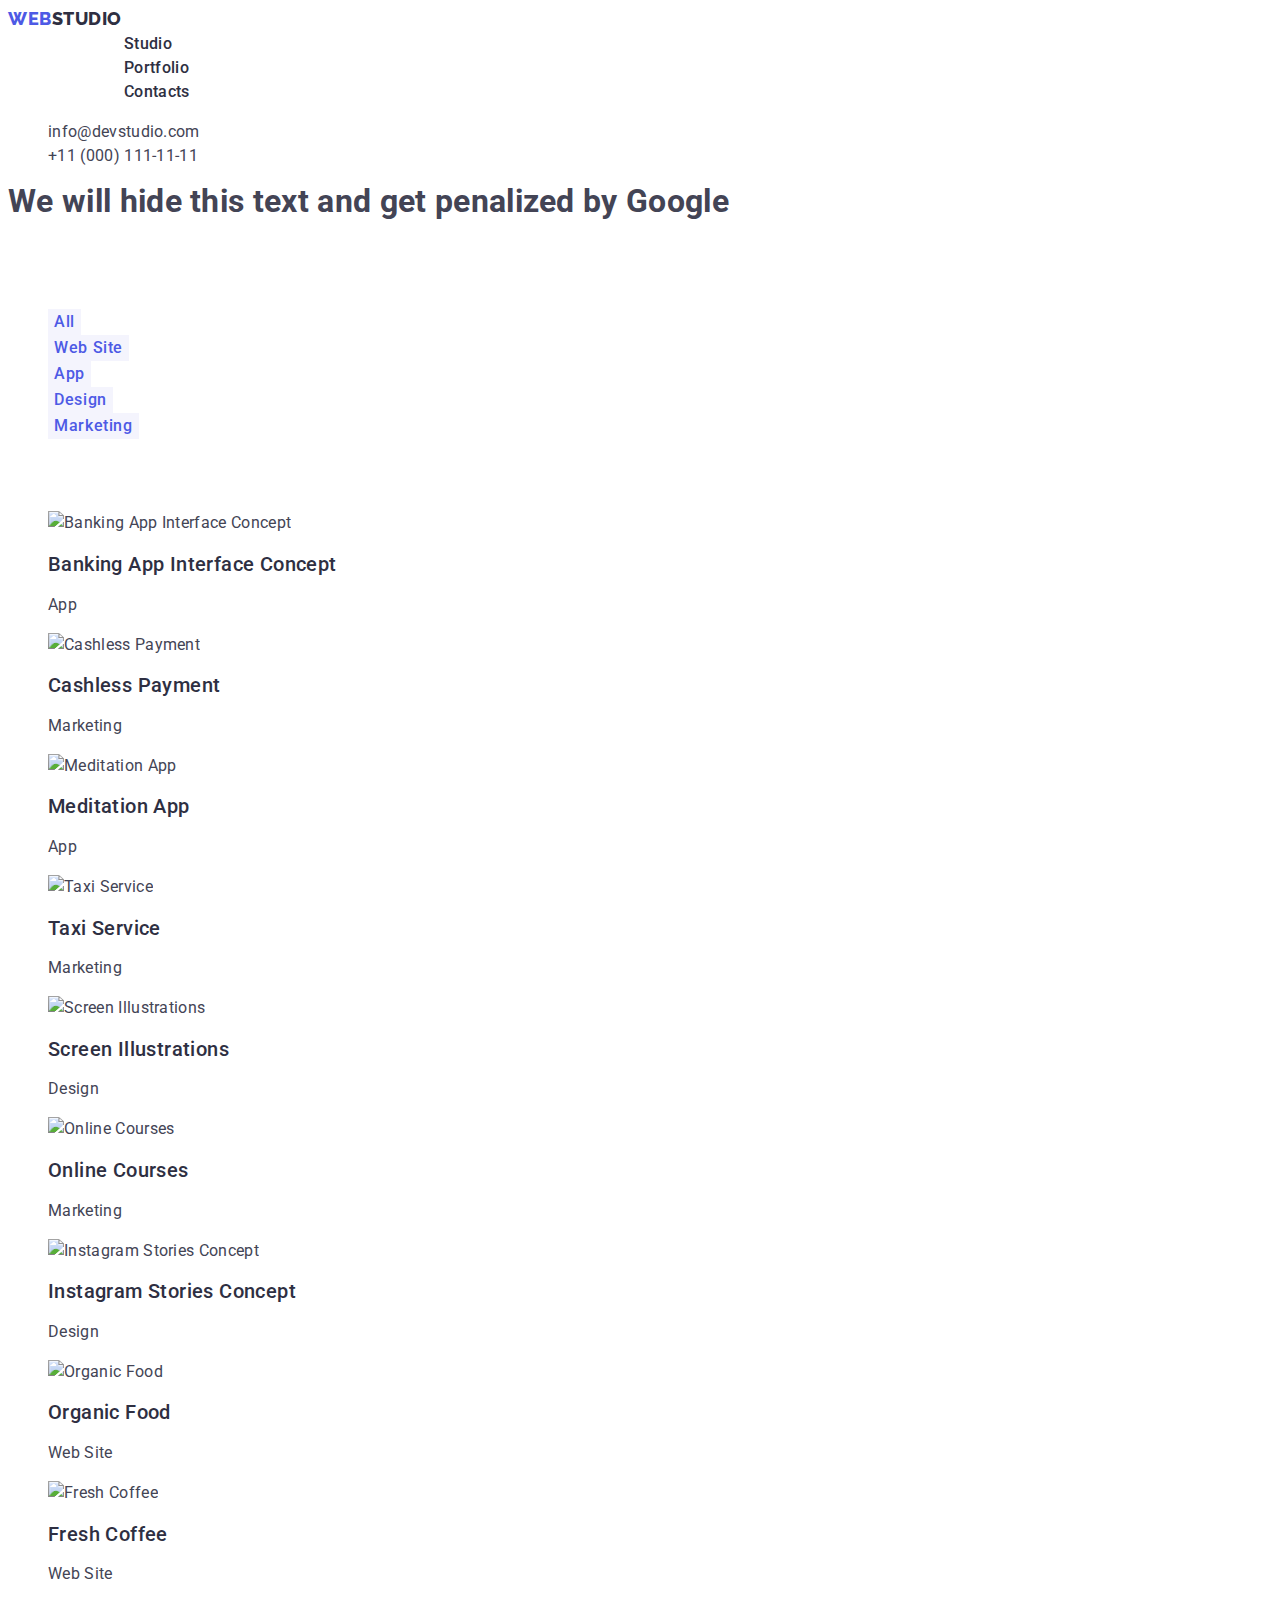
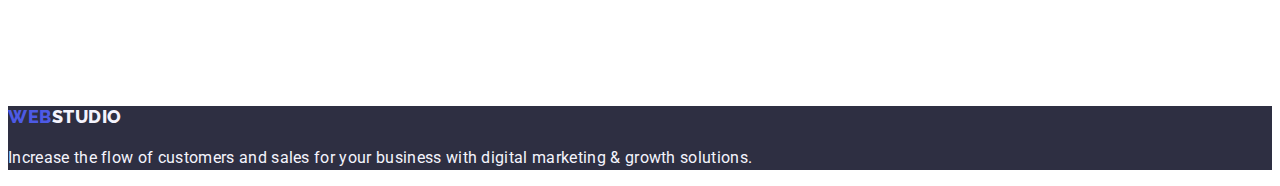
==== portfolio.html @ 6b4ca10b "update readme" ====
<!DOCTYPE html>
<html lang="en">
  <head>
    <meta charset="UTF-8" />
    <meta name="viewport" content="width=device-width, initial-scale=1.0" />

    <link rel="preconnect" href="https://fonts.googleapis.com" />
    <link rel="preconnect" href="https://fonts.gstatic.com" crossorigin />
    <link
      href="https://fonts.googleapis.com/css2?family=Raleway:wght@800&family=Roboto:wght@400;500;700;900&display=swap"
      rel="stylesheet"
    />

    <link rel="stylesheet" type="text/css" href="css/styles.css" />
    <link rel="stylesheet" type="text/css" href="css/styles-portfolio.css" />
    <title>Document</title>
  </head>
  <body>
    <header>
      <nav>
        <a class="logo link" href="./index.html"
          >Web<span class="logo-right">Studio</span></a
        >
        <ul class="menu list">
          <li><a class="menu-item link" href="./index.html">Studio</a></li>
          <li>
            <a class="menu-item link" href="./portfolio.html">Portfolio</a>
          </li>
          <li><a class="menu-item link" href="">Contacts</a></li>
        </ul>
      </nav>
      <address class="class-address-specifically-how-goit-wants">
        <ul class="list">
          <li>
            <a class="link" href="mailto:info@devstudio.com"
              >info@devstudio.com</a
            >
          </li>
          <li>
            <a class="link" href="tel:+110001111111">+11 (000) 111-11-11</a>
          </li>
        </ul>
      </address>
    </header>

    <main class="portfolio">
      <section>
        <!-- Goit does not now that hiding h1 from users violates google policies:
        https://support.google.com/webmasters/thread/17095369?hl=en&msgid=17104325
        https://developers.google.com/search/docs/essentials/spam-policies?sjid=7580155052407571269-EU&visit_id=638261498354079277-3804751304&rd=1#hidden-text-and-links -->
        <h1>We will hide this text and get penalized by Google</h1>

        <ul class="filter-buttons list">
          <li><button class="filter-btn" type="button">All</button></li>
          <li><button class="filter-btn" type="button">Web Site</button></li>
          <li><button class="filter-btn" type="button">App</button></li>
          <li><button class="filter-btn" type="button">Design</button></li>
          <li><button class="filter-btn" type="button">Marketing</button></li>
        </ul>

        <ul class="cards list">
          <li>
            <a class="card link">
              <img
                class="card-image"
                src="./images/portfolio-card-1.jpg"
                alt="Banking App Interface Concept"
                width="360"
                height="300"
              />
              <h2 class="card-name">Banking App Interface Concept</h2>
              <p class="card-details">App</p>
            </a>
          </li>

          <li>
            <a class="card link">
              <img
                class="card-image"
                src="./images/portfolio-card-2.jpg"
                alt="Cashless Payment"
                width="360"
                height="300"
              />
              <h2 class="card-name">Cashless Payment</h2>
              <p class="card-details">Marketing</p>
            </a>
          </li>

          <li>
            <a class="card link">
              <img
                class="card-image"
                src="./images/portfolio-card-3.jpg"
                alt="Meditation App"
                width="360"
                height="300"
              />
              <h2 class="card-name">Meditation App</h2>
              <p class="card-details">App</p>
            </a>
          </li>

          <li>
            <a class="card link">
              <img
                class="card-image"
                src="./images/portfolio-card-4.jpg"
                alt="Taxi Service"
                width="360"
                height="300"
              />
              <h2 class="card-name">Taxi Service</h2>
              <p class="card-details">Marketing</p>
            </a>
          </li>

          <li>
            <a class="card link">
              <img
                class="card-image"
                src="./images/portfolio-card-5.jpg"
                alt="Screen Illustrations"
                width="360"
                height="300"
              />
              <h2 class="card-name">Screen Illustrations</h2>
              <p class="card-details">Design</p>
            </a>
          </li>

          <li>
            <a class="card link">
              <img
                class="card-image"
                src="./images/portfolio-card-6.jpg"
                alt="Online Courses"
                width="360"
                height="300"
              />
              <h2 class="card-name">Online Courses</h2>
              <p class="card-details">Marketing</p>
            </a>
          </li>

          <li>
            <a class="card link">
              <img
                class="card-image"
                src="./images/portfolio-card-7.jpg"
                alt="Instagram Stories Concept"
                width="360"
                height="300"
              />
              <h2 class="card-name">Instagram Stories Concept</h2>
              <p class="card-details">Design</p>
            </a>
          </li>

          <li>
            <a class="card link">
              <img
                class="card-image"
                src="./images/portfolio-card-8.jpg"
                alt="Organic Food"
                width="360"
                height="300"
              />
              <h2 class="card-name">Organic Food</h2>
              <p class="card-details">Web Site</p>
            </a>
          </li>

          <li>
            <a class="card link">
              <img
                class="card-image"
                src="./images/portfolio-card-9.jpg"
                alt="Fresh Coffee"
                width="360"
                height="300"
              />
              <h2 class="card-name">Fresh Coffee</h2>
              <p class="card-details">Web Site</p>
            </a>
          </li>
        </ul>
      </section>
    </main>

    <footer class="class-footer-exactly-how-goit-wants">
      <a class="logo link" href="./index.html"
        >Web<span class="logo-right">Studio</span></a
      >
      <p class="footer-details">
        Increase the flow of customers and sales for your business with digital
        marketing & growth solutions.
      </p>
    </footer>
  </body>
</html>
---- css/styles.css ----
:root {
  --navyblue: #2e2f42;
  --iris: #4d5ae5;
  --slate: #434455;
  --cornflower: #e7e9fc;
  --cloud: #f4f4fd;
  --ocean: #404bbf;
  --white: #fff;
}

body {
  font-family: "Roboto", sans-serif;
  font-size: 16px;
  font-style: normal;
  font-weight: 400;
  line-height: 24px; /* 150% */
  letter-spacing: 0.32px;
  background-color: #fff;
  color: var(--slate);
}

.link {
  text-decoration: none;
}

.list {
  list-style-type: none;
}

/* header */
header {
  margin: 0 auto;
  flex-shrink: 0;
}

header nav {
}

header .logo,
footer.class-footer-exactly-how-goit-wants .logo {
  color: var(--iris);
  font-family: "Raleway", sans-serif;
  font-size: 18px;
  font-weight: 800;
  line-height: 1.17;
  letter-spacing: 0.03em;
  text-transform: uppercase;
}

header .logo .logo-right,
footer.class-footer-exactly-how-goit-wants .logo .logo-right {
  color: var(--navyblue);
}

header nav .menu {
  margin: 0 0 0 76px;
}

header nav .menu ul {
}

header nav .menu .menu-item {
  color: var(--navyblue);
  font-weight: 500;
}

header nav .menu .menu-item:visited {
  color: var(--navyblue);
}

header nav .menu .menu-item:hover,
header nav .menu .menu-item:focus {
  color: var(--ocean);
  text-decoration: underline;
}

header address.class-address-specifically-how-goit-wants {
  font-style: normal;
}

header address.class-address-specifically-how-goit-wants ul {
}

header address.class-address-specifically-how-goit-wants ul li a {
  color: var(--slate);
}

header address.class-address-specifically-how-goit-wants ul li a:hover,
header address.class-address-specifically-how-goit-wants ul li a:focus {
  color: var(--ocean);
}
/* /header */

/* footer */
footer.class-footer-exactly-how-goit-wants {
  margin: 120px 0 0 0;
  background: var(--navyblue);
}

footer .footer-inner {
  margin: 0 auto;
}

footer.class-footer-exactly-how-goit-wants .logo .logo-right {
  color: var(--cloud);
}

footer.class-footer-exactly-how-goit-wants .footer-details {
  color: var(--cloud);
}
/* /footer */

/* main studio */
main.studio .first-section {
  background-color: var(--navyblue);
}

main.studio .first-section .title {
  font-size: 56px;
  line-height: 1.07;
  text-align: center;
  letter-spacing: 0.02em;
  color: #ffffff;
}

main.studio .first-section .order-btn {
  background-color: var(--iris);
  font-family: "Roboto", sans-serif;
  font-weight: 500;
  font-size: 16px;
  line-height: 1.5;
  letter-spacing: 0.04em;
  color: #ffffff;
}

main.studio .first-section .order-btn:hover,
main.studio .first-section .order-btn:focus {
  background-color: var(--ocean);
  cursor: pointer;
}

main.studio .second-section .advantage-name {
  font-weight: 500;
  font-size: 20px;
  line-height: 1.2;
  letter-spacing: 0.02em;
  color: var(--navyblue);
}

main.studio .second-section .advantage-details {
  font-size: 16px;
  line-height: 1.5;
  letter-spacing: 0.02em;
  color: var(--slate);
}

main.studio .third-section .third-section-title {
  font-size: 36px;
  line-height: 1.11;
  text-align: center;
  letter-spacing: 0.02em;
  text-transform: capitalize;
  color: var(--navyblue);
}

main.studio .fourth-section {
  background-color: var(--cloud);
}

main.studio .fourth-section .fourth-section-title {
  font-size: 36px;
  line-height: 1.11;
  text-align: center;
  letter-spacing: 0.02em;
  text-transform: capitalize;
  color: var(--navyblue);
}

main.studio .fourth-section .team-item {
  background-color: #ffffff;
}

main.studio .fourth-section .team-item-name {
  font-weight: 500;
  font-size: 20px;
  line-height: 1.2;
  letter-spacing: 0.02em;
  color: var(--navyblue);
}

main.studio .fourth-section .team-item-details {
  font-size: 16px;
}
/* /main studio */

/* main portfolio */
main.portfolio {
  margin: 0 auto;
}

main.portfolio .filter-buttons {
  margin: 96px 0 0 0;
  justify-content: center;
}

main.portfolio .filter-buttons .filter-btn {
  font-family: "Roboto", sans-serif;
  font-size: 16px;
  line-height: 1.5;
  justify-content: center;
  border: none;
  background-color: #f4f4fd;
  color: var(--iris);
  text-align: center;
  font-weight: 500;
  letter-spacing: 0.04em;
}

main.portfolio .filter-buttons .filter-btn:hover,
main.portfolio .filter-buttons .filter-btn:focus {
  background-color: var(--ocean);
  color: var(--white);
  cursor: pointer;
}

main.portfolio .cards {
  margin: 72px 0 0 0;
}

main.portfolio .cards .card-row .card {
  flex-shrink: 0;
  border: 1px solid var(--cornflower, #e7e9fc);
  background: var(--white, #fff);
}

main.portfolio .cards .card-name {
  font-weight: 500;
  font-size: 20px;
  line-height: 1.2;
  letter-spacing: 0.02em;
  color: var(--navyblue);
}

main.portfolio .cards .card-details {
  font-size: 16px;
  line-height: 1.5;
  letter-spacing: 0.02em;
  color: var(--stale);
}
/* /main portfolio */
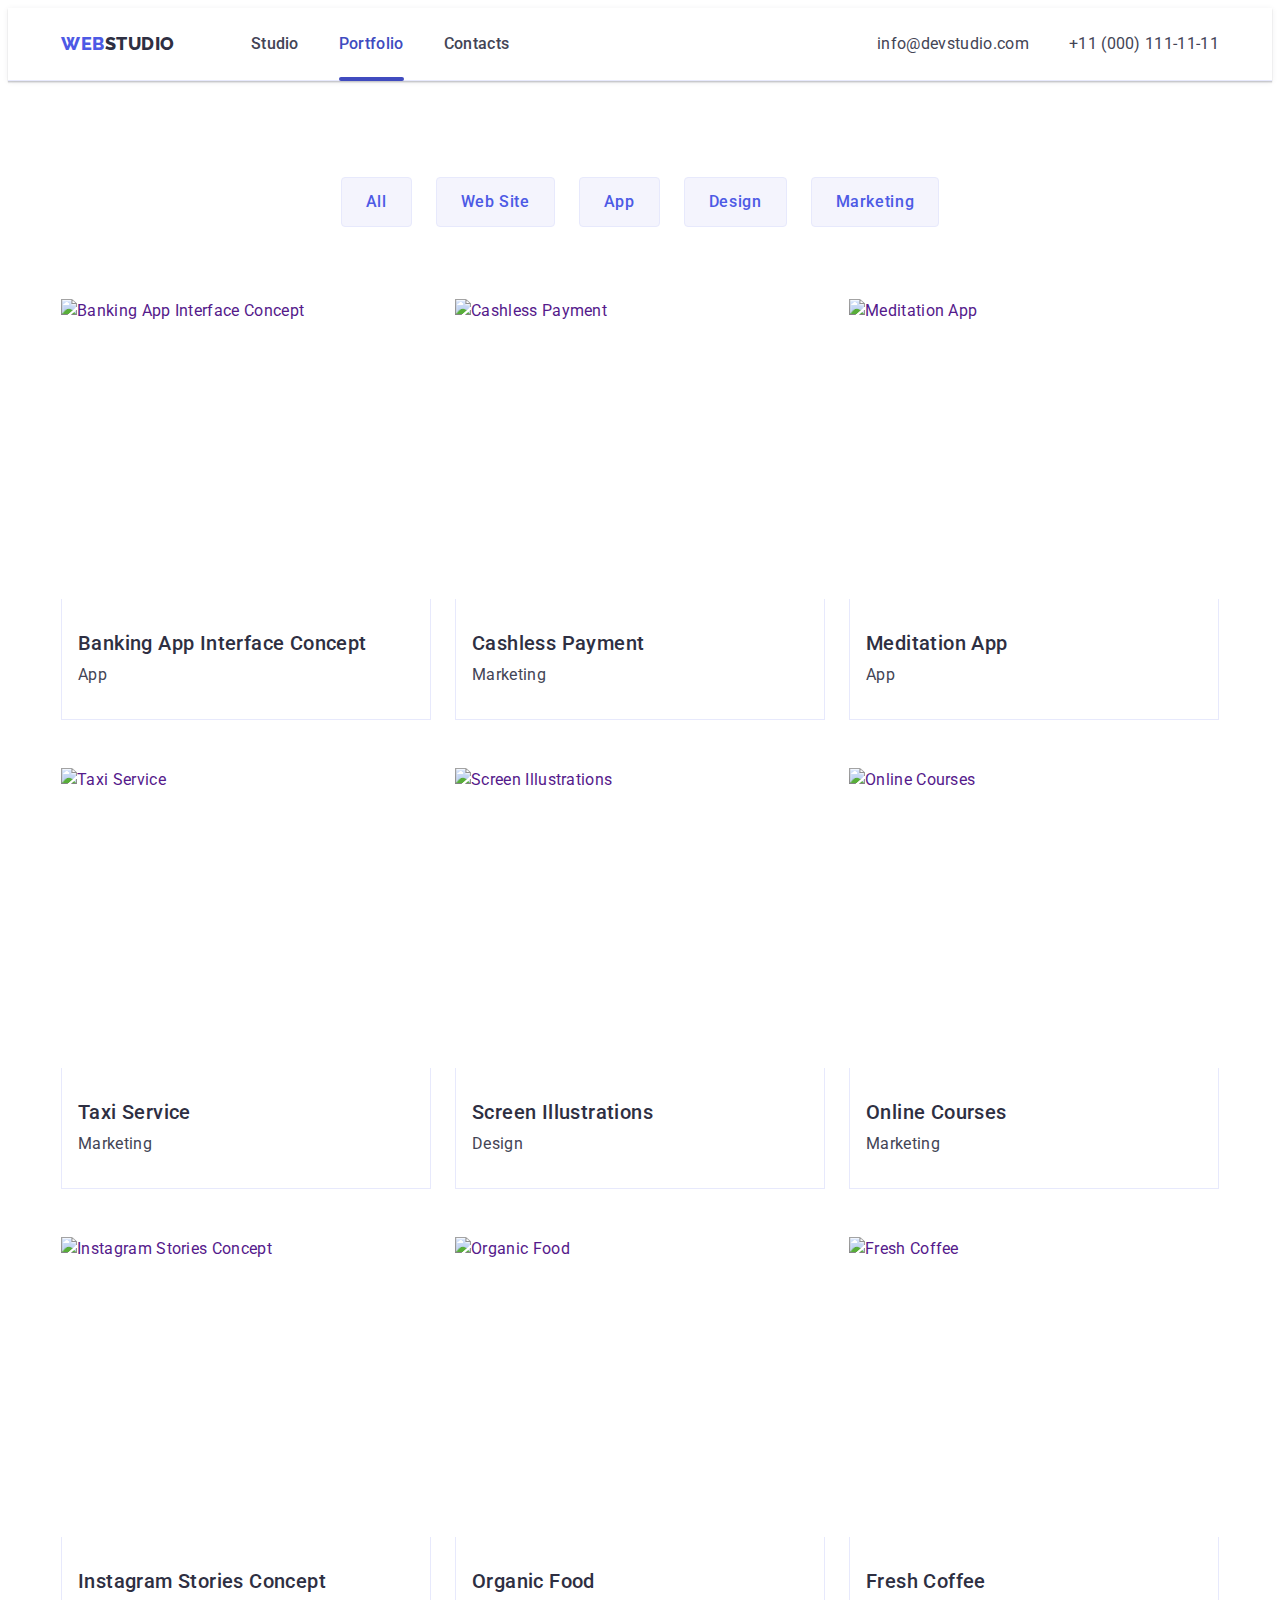
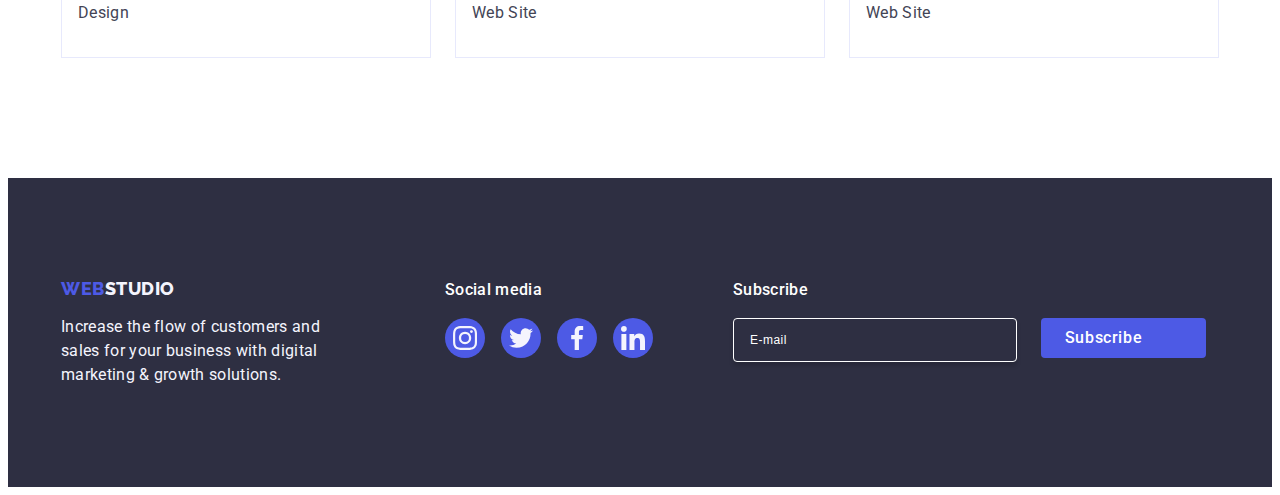
==== commit f8ed9235: "add footer to portfolio" ====
--- a/portfolio.html
+++ b/portfolio.html
@@ -11,191 +11,352 @@
       rel="stylesheet"
     />
 
+    <link
+      rel="stylesheet"
+      type="text/css"
+      href="css/modern-normalize.min.css"
+    />
     <link rel="stylesheet" type="text/css" href="css/styles.css" />
-    <link rel="stylesheet" type="text/css" href="css/styles-portfolio.css" />
+
     <title>Document</title>
   </head>
   <body>
-    <header>
-      <nav>
-        <a class="logo link" href="./index.html"
-          >Web<span class="logo-right">Studio</span></a
-        >
-        <ul class="menu list">
-          <li><a class="menu-item link" href="./index.html">Studio</a></li>
-          <li>
-            <a class="menu-item link" href="./portfolio.html">Portfolio</a>
-          </li>
-          <li><a class="menu-item link" href="">Contacts</a></li>
-        </ul>
-      </nav>
-      <address class="class-address-specifically-how-goit-wants">
-        <ul class="list">
-          <li>
-            <a class="link" href="mailto:info@devstudio.com"
-              >info@devstudio.com</a
-            >
-          </li>
-          <li>
-            <a class="link" href="tel:+110001111111">+11 (000) 111-11-11</a>
-          </li>
-        </ul>
-      </address>
+    <header class="header">
+      <div class="header-inner container">
+        <nav class="header-nav">
+          <a class="header-logo link" href="./index.html"
+            >Web<span class="header-logo-right">Studio</span></a
+          >
+          <ul class="header-menu list">
+            <li>
+              <a class="header-menu-item link" href="./index.html">Studio</a>
+            </li>
+            <li>
+              <a
+                class="header-menu-item menu-current link"
+                href="./portfolio.html"
+                >Portfolio</a
+              >
+            </li>
+            <li><a class="header-menu-item link" href="">Contacts</a></li>
+          </ul>
+        </nav>
+        <address class="address">
+          <ul class="header-address list">
+            <li>
+              <a
+                class="header-address-item link"
+                href="mailto:info@devstudio.com"
+                >info@devstudio.com</a
+              >
+            </li>
+            <li>
+              <a class="header-address-item link" href="tel:+110001111111"
+                >+11 (000) 111-11-11</a
+              >
+            </li>
+          </ul>
+        </address>
+      </div>
     </header>
 
     <main class="portfolio">
-      <section>
-        <!-- Goit does not now that hiding h1 from users violates google policies:
+      <section class="portfolio-section">
+        <div class="container">
+          <!-- Goit does not know that hiding h1 from users violates google policies:
         https://support.google.com/webmasters/thread/17095369?hl=en&msgid=17104325
         https://developers.google.com/search/docs/essentials/spam-policies?sjid=7580155052407571269-EU&visit_id=638261498354079277-3804751304&rd=1#hidden-text-and-links -->
-        <h1>We will hide this text and get penalized by Google</h1>
-
-        <ul class="filter-buttons list">
-          <li><button class="filter-btn" type="button">All</button></li>
-          <li><button class="filter-btn" type="button">Web Site</button></li>
-          <li><button class="filter-btn" type="button">App</button></li>
-          <li><button class="filter-btn" type="button">Design</button></li>
-          <li><button class="filter-btn" type="button">Marketing</button></li>
-        </ul>
-
-        <ul class="cards list">
-          <li>
-            <a class="card link">
-              <img
-                class="card-image"
-                src="./images/portfolio-card-1.jpg"
-                alt="Banking App Interface Concept"
-                width="360"
-                height="300"
-              />
-              <h2 class="card-name">Banking App Interface Concept</h2>
-              <p class="card-details">App</p>
-            </a>
-          </li>
-
-          <li>
-            <a class="card link">
-              <img
-                class="card-image"
-                src="./images/portfolio-card-2.jpg"
-                alt="Cashless Payment"
-                width="360"
-                height="300"
-              />
-              <h2 class="card-name">Cashless Payment</h2>
-              <p class="card-details">Marketing</p>
-            </a>
-          </li>
-
-          <li>
-            <a class="card link">
-              <img
-                class="card-image"
-                src="./images/portfolio-card-3.jpg"
-                alt="Meditation App"
-                width="360"
-                height="300"
-              />
-              <h2 class="card-name">Meditation App</h2>
-              <p class="card-details">App</p>
-            </a>
-          </li>
-
-          <li>
-            <a class="card link">
-              <img
-                class="card-image"
-                src="./images/portfolio-card-4.jpg"
-                alt="Taxi Service"
-                width="360"
-                height="300"
-              />
-              <h2 class="card-name">Taxi Service</h2>
-              <p class="card-details">Marketing</p>
-            </a>
-          </li>
-
-          <li>
-            <a class="card link">
-              <img
-                class="card-image"
-                src="./images/portfolio-card-5.jpg"
-                alt="Screen Illustrations"
-                width="360"
-                height="300"
-              />
-              <h2 class="card-name">Screen Illustrations</h2>
-              <p class="card-details">Design</p>
-            </a>
-          </li>
-
-          <li>
-            <a class="card link">
-              <img
-                class="card-image"
-                src="./images/portfolio-card-6.jpg"
-                alt="Online Courses"
-                width="360"
-                height="300"
-              />
-              <h2 class="card-name">Online Courses</h2>
-              <p class="card-details">Marketing</p>
-            </a>
-          </li>
-
-          <li>
-            <a class="card link">
-              <img
-                class="card-image"
-                src="./images/portfolio-card-7.jpg"
-                alt="Instagram Stories Concept"
-                width="360"
-                height="300"
-              />
-              <h2 class="card-name">Instagram Stories Concept</h2>
-              <p class="card-details">Design</p>
-            </a>
-          </li>
-
-          <li>
-            <a class="card link">
-              <img
-                class="card-image"
-                src="./images/portfolio-card-8.jpg"
-                alt="Organic Food"
-                width="360"
-                height="300"
-              />
-              <h2 class="card-name">Organic Food</h2>
-              <p class="card-details">Web Site</p>
-            </a>
-          </li>
-
-          <li>
-            <a class="card link">
-              <img
-                class="card-image"
-                src="./images/portfolio-card-9.jpg"
-                alt="Fresh Coffee"
-                width="360"
-                height="300"
-              />
-              <h2 class="card-name">Fresh Coffee</h2>
-              <p class="card-details">Web Site</p>
-            </a>
-          </li>
-        </ul>
+          <h1 class="visually-hidden">
+            We will hide this text and get penalized by Google
+          </h1>
+
+          <ul class="filter-buttons list">
+            <li><button class="filter-btn" type="button">All</button></li>
+            <li><button class="filter-btn" type="button">Web Site</button></li>
+            <li><button class="filter-btn" type="button">App</button></li>
+            <li><button class="filter-btn" type="button">Design</button></li>
+            <li><button class="filter-btn" type="button">Marketing</button></li>
+          </ul>
+
+          <ul class="cards list">
+            <li class="cards-item">
+              <a class="card-link link" href="">
+                <div class="card-image-wrap">
+                  <img
+                    class="card-image"
+                    src="./images/portfolio-card-1.jpg"
+                    alt="Banking App Interface Concept"
+                    width="360"
+                    height="300"
+                  />
+                  <p class="card-image-overlay">
+                    14 Stylish and User-Friendly App Design Concepts · Task
+                    Manager App · Calorie Tracker App · Exotic Fruit Ecommerce
+                    App · Cloud Storage App
+                  </p>
+                </div>
+                <div class="card-container">
+                  <h2 class="card-name">Banking App Interface Concept</h2>
+                  <p class="card-details">App</p>
+                </div>
+              </a>
+            </li>
+
+            <li class="cards-item">
+              <a class="card-link link" href="">
+                <div class="card-image-wrap">
+                  <img
+                    class="card-image"
+                    src="./images/portfolio-card-2.jpg"
+                    alt="Cashless Payment"
+                    width="360"
+                    height="300"
+                  />
+                  <p class="card-image-overlay">
+                    14 Stylish and User-Friendly App Design Concepts · Task
+                    Manager App · Calorie Tracker App · Exotic Fruit Ecommerce
+                    App · Cloud Storage App
+                  </p>
+                </div>
+                <div class="card-container">
+                  <h2 class="card-name">Cashless Payment</h2>
+                  <p class="card-details">Marketing</p>
+                </div>
+              </a>
+            </li>
+
+            <li class="cards-item">
+              <a class="card-link link" href="">
+                <div class="card-image-wrap">
+                  <img
+                    class="card-image"
+                    src="./images/portfolio-card-3.jpg"
+                    alt="Meditation App"
+                    width="360"
+                    height="300"
+                  />
+                  <p class="card-image-overlay">
+                    14 Stylish and User-Friendly App Design Concepts · Task
+                    Manager App · Calorie Tracker App · Exotic Fruit Ecommerce
+                    App · Cloud Storage App
+                  </p>
+                </div>
+                <div class="card-container">
+                  <h2 class="card-name">Meditation App</h2>
+                  <p class="card-details">App</p>
+                </div>
+              </a>
+            </li>
+
+            <li class="cards-item">
+              <a class="card-link link" href="">
+                <div class="card-image-wrap">
+                  <img
+                    class="card-image"
+                    src="./images/portfolio-card-4.jpg"
+                    alt="Taxi Service"
+                    width="360"
+                    height="300"
+                  />
+                  <p class="card-image-overlay">
+                    14 Stylish and User-Friendly App Design Concepts · Task
+                    Manager App · Calorie Tracker App · Exotic Fruit Ecommerce
+                    App · Cloud Storage App
+                  </p>
+                </div>
+                <div class="card-container">
+                  <h2 class="card-name">Taxi Service</h2>
+                  <p class="card-details">Marketing</p>
+                </div>
+              </a>
+            </li>
+
+            <li class="cards-item">
+              <a class="card-link link" href="">
+                <div class="card-image-wrap">
+                  <img
+                    class="card-image"
+                    src="./images/portfolio-card-5.jpg"
+                    alt="Screen Illustrations"
+                    width="360"
+                    height="300"
+                  />
+                  <p class="card-image-overlay">
+                    14 Stylish and User-Friendly App Design Concepts · Task
+                    Manager App · Calorie Tracker App · Exotic Fruit Ecommerce
+                    App · Cloud Storage App
+                  </p>
+                </div>
+                <div class="card-container">
+                  <h2 class="card-name">Screen Illustrations</h2>
+                  <p class="card-details">Design</p>
+                </div>
+              </a>
+            </li>
+
+            <li class="cards-item">
+              <a class="card-link link" href="">
+                <div class="card-image-wrap">
+                  <img
+                    class="card-image"
+                    src="./images/portfolio-card-6.jpg"
+                    alt="Online Courses"
+                    width="360"
+                    height="300"
+                  />
+                  <p class="card-image-overlay">
+                    14 Stylish and User-Friendly App Design Concepts · Task
+                    Manager App · Calorie Tracker App · Exotic Fruit Ecommerce
+                    App · Cloud Storage App
+                  </p>
+                </div>
+                <div class="card-container">
+                  <h2 class="card-name">Online Courses</h2>
+                  <p class="card-details">Marketing</p>
+                </div>
+              </a>
+            </li>
+
+            <li class="cards-item">
+              <a class="card-link link" href="">
+                <div class="card-image-wrap">
+                  <img
+                    class="card-image"
+                    src="./images/portfolio-card-7.jpg"
+                    alt="Instagram Stories Concept"
+                    width="360"
+                    height="300"
+                  />
+                  <p class="card-image-overlay">
+                    14 Stylish and User-Friendly App Design Concepts · Task
+                    Manager App · Calorie Tracker App · Exotic Fruit Ecommerce
+                    App · Cloud Storage App
+                  </p>
+                </div>
+                <div class="card-container">
+                  <h2 class="card-name">Instagram Stories Concept</h2>
+                  <p class="card-details">Design</p>
+                </div>
+              </a>
+            </li>
+
+            <li class="cards-item">
+              <a class="card-link link" href="">
+                <div class="card-image-wrap">
+                  <img
+                    class="card-image"
+                    src="./images/portfolio-card-8.jpg"
+                    alt="Organic Food"
+                    width="360"
+                    height="300"
+                  />
+                  <p class="card-image-overlay">
+                    14 Stylish and User-Friendly App Design Concepts · Task
+                    Manager App · Calorie Tracker App · Exotic Fruit Ecommerce
+                    App · Cloud Storage App
+                  </p>
+                </div>
+                <div class="card-container">
+                  <h2 class="card-name">Organic Food</h2>
+                  <p class="card-details">Web Site</p>
+                </div>
+              </a>
+            </li>
+
+            <li class="cards-item">
+              <a class="card-link link" href="">
+                <div class="card-image-wrap">
+                  <img
+                    class="card-image"
+                    src="./images/portfolio-card-9.jpg"
+                    alt="Fresh Coffee"
+                    width="360"
+                    height="300"
+                  />
+                  <p class="card-image-overlay">
+                    14 Stylish and User-Friendly App Design Concepts · Task
+                    Manager App · Calorie Tracker App · Exotic Fruit Ecommerce
+                    App · Cloud Storage App
+                  </p>
+                </div>
+                <div class="card-container">
+                  <h2 class="card-name">Fresh Coffee</h2>
+                  <p class="card-details">Web Site</p>
+                </div>
+              </a>
+            </li>
+          </ul>
+        </div>
       </section>
     </main>
 
-    <footer class="class-footer-exactly-how-goit-wants">
-      <a class="logo link" href="./index.html"
-        >Web<span class="logo-right">Studio</span></a
-      >
-      <p class="footer-details">
-        Increase the flow of customers and sales for your business with digital
-        marketing & growth solutions.
-      </p>
+    <footer class="footer">
+      <div class="footer-container container">
+        <div class="footer-details-wrap">
+          <a class="footer-logo link" href="./index.html"
+            >Web<span class="footer-logo-right">Studio</span></a
+          >
+          <p class="footer-details">
+            Increase the flow of customers and sales for your business with
+            digital marketing & growth solutions.
+          </p>
+        </div>
+        <div class="footer-socials">
+          <p class="footer-socials-title">Social media</p>
+          <ul class="footer-social-list list">
+            <li class="social-list-item">
+              <a class="social-link" href="">
+                <svg class="social-icon" width="24" height="24">
+                  <use href="./images/icons.svg#icon-instagram"></use>
+                </svg>
+              </a>
+            </li>
+
+            <li class="social-list-item">
+              <a class="social-link" href="">
+                <svg class="social-icon" width="24" height="24">
+                  <use href="./images/icons.svg#icon-twitter"></use>
+                </svg>
+              </a>
+            </li>
+
+            <li class="social-list-item">
+              <a class="social-link" href="">
+                <svg class="social-icon" width="24" height="24">
+                  <use href="./images/icons.svg#icon-facebook"></use>
+                </svg>
+              </a>
+            </li>
+
+            <li class="social-list-item">
+              <a class="social-link" href="">
+                <svg class="social-icon" width="24" height="24">
+                  <use href="./images/icons.svg#icon-linkedin"></use>
+                </svg>
+              </a>
+            </li>
+          </ul>
+        </div>
+
+        <div class="subscribe">
+          <p class="subscribe-header" 0>Subscribe</p>
+          <form class="subscribe-form">
+            <label class="subscribe-label">
+              <input
+                class="subscribe-input"
+                type="email"
+                placeholder="E-mail"
+              />
+            </label>
+            <button type="submit" class="subscribe-btn">
+              Subscribe
+              <svg width="24" height="24" class="subscribe-btn-icon">
+                <use href="./images/icons.svg#icon-email-send"></use>
+              </svg>
+            </button>
+          </form>
+        </div>
+      </div>
     </footer>
   </body>
 </html>
--- a/css/styles.css
+++ b/css/styles.css
@@ -6,19 +6,40 @@
   --cloud: #f4f4fd;
   --ocean: #404bbf;
   --white: #fff;
+  --client: #8e8f99;
+  --stale: #434455;
 }
 
 body {
   font-family: "Roboto", sans-serif;
   font-size: 16px;
-  font-style: normal;
-  font-weight: 400;
   line-height: 24px; /* 150% */
-  letter-spacing: 0.32px;
+  letter-spacing: 0.02em;
   background-color: #fff;
   color: var(--slate);
 }
 
+img {
+  display: block;
+}
+
+h1,
+h2,
+h3,
+h4,
+h5,
+h6,
+p {
+  margin: 0;
+  padding: 0;
+}
+
+ul,
+ol {
+  padding: 0;
+  margin: 0;
+}
+
 .link {
   text-decoration: none;
 }
@@ -27,17 +48,50 @@
   list-style-type: none;
 }
 
+.visually-hidden {
+  position: absolute;
+  width: 1px;
+  height: 1px;
+  margin: -1px;
+  border: 0;
+  padding: 0;
+
+  white-space: nowrap;
+  clip-path: inset(100%);
+  clip: rect(0 0 0 0);
+  overflow: hidden;
+}
+
 /* header */
-header {
+.header {
   margin: 0 auto;
   flex-shrink: 0;
-}
-
-header nav {
-}
-
-header .logo,
-footer.class-footer-exactly-how-goit-wants .logo {
+  border-bottom: 1px solid #e7e9fc;
+  box-shadow: 0px 2px 1px rgba(46, 47, 66, 0.08),
+    0px 1px 1px rgba(46, 47, 66, 0.16), 0px 1px 6px rgba(46, 47, 66, 0.08);
+}
+
+.header-inner {
+  display: flex;
+}
+
+.header-nav {
+  display: flex;
+  align-items: center;
+}
+
+.container {
+  width: 1158px;
+  margin: 0 auto;
+  padding: 0 15px;
+}
+
+.header-logo {
+  margin-right: 76px;
+}
+
+.header-logo,
+.footer-logo {
   color: var(--iris);
   font-family: "Raleway", sans-serif;
   font-size: 18px;
@@ -47,83 +101,248 @@
   text-transform: uppercase;
 }
 
-header .logo .logo-right,
-footer.class-footer-exactly-how-goit-wants .logo .logo-right {
+.header-logo-right,
+.footer-logo-right {
   color: var(--navyblue);
 }
 
-header nav .menu {
-  margin: 0 0 0 76px;
-}
-
-header nav .menu ul {
-}
-
-header nav .menu .menu-item {
+.header-menu {
+  margin: 0 0 0 0;
+  display: flex;
+  gap: 40px;
+}
+
+.header-menu-item {
   color: var(--navyblue);
   font-weight: 500;
-}
-
-header nav .menu .menu-item:visited {
-  color: var(--navyblue);
-}
-
-header nav .menu .menu-item:hover,
-header nav .menu .menu-item:focus {
+  padding: 24px 0;
+  display: block;
+  position: relative;
+  color: #404bbf;
+  transition: color 250ms cubic-bezier(0.4, 0, 0.2, 1);
+}
+
+.header-menu-item {
+  color: inherit;
+}
+
+.header-menu-item:hover:not(.menu-current):after {
+  content: "";
+  position: absolute;
+  left: 0;
+  bottom: -1px;
+  background-color: var(--ocean);
+  border-radius: 2px;
+  width: 100%;
+  height: 4px;
+}
+
+.header-menu-item:hover,
+.header-menu-item:focus {
   color: var(--ocean);
-  text-decoration: underline;
-}
-
-header address.class-address-specifically-how-goit-wants {
+}
+
+.menu-current {
+  color: var(--ocean);
+}
+
+.menu-current:after {
+  content: "";
+  position: absolute;
+  left: 0;
+  bottom: -1px;
+  background-color: var(--ocean);
+  border-radius: 2px;
+  width: 100%;
+  height: 4px;
+}
+
+.address {
+  margin-left: auto;
+}
+
+.header-address {
   font-style: normal;
-}
-
-header address.class-address-specifically-how-goit-wants ul {
-}
-
-header address.class-address-specifically-how-goit-wants ul li a {
+  display: flex;
+  gap: 40px;
+}
+
+.header-address-item {
   color: var(--slate);
-}
-
-header address.class-address-specifically-how-goit-wants ul li a:hover,
-header address.class-address-specifically-how-goit-wants ul li a:focus {
+  padding-top: 24px;
+  padding-bottom: 24px;
+  display: block;
+  transition: color 250ms cubic-bezier(0.4, 0, 0.2, 1);
+}
+
+.header-address-item:hover,
+.header-address-item:focus {
   color: var(--ocean);
 }
 /* /header */
 
 /* footer */
-footer.class-footer-exactly-how-goit-wants {
-  margin: 120px 0 0 0;
+.footer {
+  margin: 0 0 0 0;
+  padding: 100px 0;
   background: var(--navyblue);
 }
 
-footer .footer-inner {
+.footer-container {
+  display: flex;
+  align-items: baseline;
+}
+
+.footer-details-wrap {
+  margin-right: 120px;
+}
+
+.footer-logo {
+  display: inline-block;
+  margin-bottom: 16px;
+}
+
+.footer-logo-right {
+  color: var(--cloud);
+}
+
+.footer-details {
+  color: var(--cloud);
+  max-width: 264px;
+}
+
+.footer-socials-title {
+  font-weight: 500;
+  font-size: 16px;
+  line-height: 1.5;
+  letter-spacing: 0.02;
+  color: var(--white);
+  margin-bottom: 16px;
+}
+
+.footer-social-list {
+  display: flex;
+  gap: 16px;
+}
+
+.social-list-item {
+  width: 40px;
+  height: 40px;
+}
+
+.social-link {
+  width: 100%;
+  height: 100%;
+  background-color: var(--iris);
+  border-radius: 50%;
+  display: flex;
+  align-items: center;
+  justify-content: center;
+  transition: background-color 250ms cubic-bezier(0.4, 0, 0.2, 1);
+}
+
+.social-link:hover,
+.social-link:focus {
+  background-color: #31d0aa;
+}
+
+.social-icon {
+  fill: var(--cloud);
+}
+
+.subscribe {
+  margin-left: 80px;
+}
+
+.subscribe-header {
+  margin-bottom: 16px;
+  font-weight: 500;
+  font-size: 16px;
+  line-height: 1.5;
+  letter-spacing: 0.02em;
+  color: #ffffff;
+}
+
+.subscribe-form {
+  display: flex;
+  gap: 24px;
+}
+
+.subscribe-label {
+}
+
+.subscribe-input {
+  width: 264px;
+  height: 40px;
+  border: 1px solid #ffffff;
+  background-color: transparent;
+  font-size: 12px;
+  line-height: 1.5;
+  letter-spacing: 0.04em;
+  padding-left: 16px;
+  box-shadow: 0px 4px 4px 0px rgba(0, 0, 0, 0.15);
+  border-radius: 4px;
+  color: #ffffff;
+}
+
+.subscribe-input::placeholder {
+  color: #ffffff;
+}
+
+.subscribe-btn {
+  min-width: 165px;
+  height: 40px;
+  display: flex;
+  justify-content: center;
+  align-items: center;
+  font-family: "Roboto", sans-serif;
+  font-size: 16px;
+  font-weight: 500;
+  line-height: 1.5;
+  letter-spacing: 0.04em;
+  color: #ffffff;
+  cursor: pointer;
+  background-color: #4d5ae5;
+  border: none;
+  border-radius: 4px;
+}
+
+.subscribe-btn-icon {
+  margin-left: 16px;
+  fill: #ffffff;
+}
+
+/* /footer */
+
+/* main studio */
+.studio .first-section {
+  background-color: var(--navyblue);
+  background-image: linear-gradient(
+      rgba(46, 47, 66, 0.7),
+      rgba(46, 47, 66, 0.7)
+    ),
+    url(../images/studio-first-sceen-bg.jpg);
+  padding: 188px 0;
+  max-width: 1440px;
+  background-repeat: no-repeat;
+  background-position: center;
+  background-size: cover;
   margin: 0 auto;
 }
 
-footer.class-footer-exactly-how-goit-wants .logo .logo-right {
-  color: var(--cloud);
-}
-
-footer.class-footer-exactly-how-goit-wants .footer-details {
-  color: var(--cloud);
-}
-/* /footer */
-
-/* main studio */
-main.studio .first-section {
-  background-color: var(--navyblue);
-}
-
-main.studio .first-section .title {
+.studio .first-section-title {
   font-size: 56px;
   line-height: 1.07;
   text-align: center;
   letter-spacing: 0.02em;
   color: #ffffff;
-}
-
-main.studio .first-section .order-btn {
+  max-width: 496px;
+  margin-left: auto;
+  margin-right: auto;
+  margin-bottom: 48px;
+}
+
+.studio .first-section-order {
   background-color: var(--iris);
   font-family: "Roboto", sans-serif;
   font-weight: 500;
@@ -131,117 +350,395 @@
   line-height: 1.5;
   letter-spacing: 0.04em;
   color: #ffffff;
-}
-
-main.studio .first-section .order-btn:hover,
-main.studio .first-section .order-btn:focus {
+  display: block;
+  min-width: 169px;
+  height: 56px;
+  border: none;
+  border-radius: 4px;
+  cursor: pointer;
+  margin-left: auto;
+  margin-right: auto;
+  transition: background-color 250ms cubic-bezier(0.4, 0, 0.2, 1);
+}
+
+.studio .first-section-order:hover,
+.studio .first-section-order:focus {
   background-color: var(--ocean);
-  cursor: pointer;
-}
-
-main.studio .second-section .advantage-name {
+}
+
+.studio .second-section {
+  padding: 120px 0;
+}
+
+.studio .second-section-advantages {
+  display: flex;
+  gap: 24px;
+}
+
+.studio .second-section-advantages-item {
+  width: calc((100% - 72px) / 4);
+}
+
+.studio .advantage-icon-wrap {
+  display: flex;
+  align-items: center;
+  justify-content: center;
+  height: 112px;
+  background-color: #f4f4fd;
+  border-radius: 4px;
+  margin-bottom: 8px;
+}
+
+.studio .second-section-advantage {
   font-weight: 500;
   font-size: 20px;
   line-height: 1.2;
   letter-spacing: 0.02em;
   color: var(--navyblue);
-}
-
-main.studio .second-section .advantage-details {
+  margin-bottom: 8px;
+}
+
+.studio .second-section-details {
   font-size: 16px;
   line-height: 1.5;
   letter-spacing: 0.02em;
   color: var(--slate);
 }
 
-main.studio .third-section .third-section-title {
+.studio .third-section {
+  padding-bottom: 120px;
+}
+
+.studio .third-section-title {
   font-size: 36px;
   line-height: 1.11;
   text-align: center;
   letter-spacing: 0.02em;
   text-transform: capitalize;
   color: var(--navyblue);
-}
-
-main.studio .fourth-section {
+  margin-bottom: 72px;
+}
+
+.studio .third-section-items {
+  display: flex;
+  gap: 24px;
+}
+
+.studio .third-section-item {
+  width: calc((100% - 48px) / 3);
+}
+
+.studio .fourth-section {
   background-color: var(--cloud);
-}
-
-main.studio .fourth-section .fourth-section-title {
+  padding: 120px 0px;
+}
+
+.studio .fourth-section-title {
   font-size: 36px;
   line-height: 1.11;
   text-align: center;
   letter-spacing: 0.02em;
   text-transform: capitalize;
   color: var(--navyblue);
-}
-
-main.studio .fourth-section .team-item {
+  margin-bottom: 72px;
+}
+
+.studio .team {
+  display: flex;
+  gap: 24px;
+}
+
+.studio .team-item {
   background-color: #ffffff;
-}
-
-main.studio .fourth-section .team-item-name {
+  width: calc((100% - 72px) / 4);
+  border-radius: 0px 0px 4px 4px;
+  box-shadow: 0px 1px 6px rgba(46, 47, 66, 0.08),
+    0px 1px 1px rgba(46, 47, 66, 0.16), 0px 2px 1px rgba(46, 47, 66, 0.08);
+}
+
+.studio .team-item-container {
+  padding: 32px 0px;
+}
+
+.studio .team-item-name {
   font-weight: 500;
   font-size: 20px;
   line-height: 1.2;
   letter-spacing: 0.02em;
   color: var(--navyblue);
-}
-
-main.studio .fourth-section .team-item-details {
-  font-size: 16px;
-}
+  text-align: center;
+  margin-bottom: 8px;
+}
+
+.studio .team-item-details {
+  font-size: 16px;
+  text-align: center;
+}
+
+.studio .team-socials {
+  display: flex;
+  justify-content: center;
+  gap: 24px;
+  margin-top: 8px;
+}
+
+.studio .team-social-item {
+  width: 40px;
+  height: 40px;
+}
+
+.studio .social-item-link {
+  width: 100%;
+  height: 100%;
+  background-color: var(--iris);
+  border-radius: 50%;
+  display: flex;
+  align-items: center;
+  justify-content: center;
+  transition: background-color 250ms cubic-bezier(0.4, 0, 0.2, 1);
+}
+
+.studio .social-item-link:hover,
+.studio .social-item-link:focus,
+.studio .social-item-link:active {
+  background-color: #404bbf;
+}
+
+.studio .social-item-icon {
+  fill: #f4f4fd;
+}
+
+.studio .fifth-section {
+  padding-top: 120px;
+  padding-bottom: 120px;
+}
+
+.studio .fifth-section-title {
+  font-size: 36px;
+  line-height: 1.11;
+  color: var(--navyblue);
+  margin-bottom: 72px;
+  text-align: center;
+}
+
+.studio .clients {
+  display: flex;
+  gap: 24px;
+}
+
+.studio .clients-item {
+  width: calc((100% - 120px) / 6);
+  height: 88px;
+}
+
+.studio .clients-link {
+  width: 100%;
+  height: 100%;
+  border: 1px solid #8e8f99;
+  border-radius: 4px;
+  display: flex;
+  align-items: center;
+  justify-content: center;
+  color: va(--client);
+  transition: border-color 250ms cubic-bezier(0.4, 0, 0.2, 1),
+    color 250ms cubic-bezier(0.4, 0, 0.2, 1);
+  color: var(--client);
+}
+
+.studio .clients-link:hover,
+.studio .clients-link:focus {
+  border-color: var(--ocean);
+  color: var(--ocean);
+}
+
+.studio .clients-icon {
+  fill: currentColor;
+}
+
+.studio .clients-link:hover .clients-icon,
+.studio .clients-link:focus .clients-icon {
+  fill: var(--ocean);
+}
+
+.studio-body .modal-wrap {
+  position: fixed;
+  /* z-index: 100; */
+  top: 0;
+  left: 0;
+  width: 100%;
+  height: 100%;
+  background-color: rgba(46, 47, 66, 0.4);
+  transition: opacity 250ms cubic-bezier(0.4, 0, 0.2, 1),
+    visibility 250ms cubic-bezier(0.4, 0, 0.2, 1);
+}
+
+.studio-body .is-hidden {
+  opacity: 0;
+  visibility: hidden;
+  pointer-events: none;
+}
+
+.studio-body .modal {
+  position: absolute;
+  top: 50%;
+  left: 50%;
+  transform: translate(-50%, -50%) scale(1);
+  width: 408px;
+  min-height: 584px;
+  background: #fcfcfc;
+  box-shadow: 0px 1px 1px rgba(0, 0, 0, 0.14), 0px 1px 3px rgba(0, 0, 0, 0.12),
+    0px 2px 1px rgba(0, 0, 0, 0.2);
+  border-radius: 4px;
+  transition: transform 250ms cubic-bezier(0.4, 0, 0.2, 1);
+}
+
+.studio-body .modal-close {
+  position: absolute;
+  top: 24px;
+  right: 24px;
+  width: 24px;
+  height: 24px;
+  border-radius: 50%;
+  display: flex;
+  align-items: center;
+  justify-content: center;
+  background-color: #e7e9fc;
+  border: 1px solid rgba(0, 0, 0, 0.1);
+  padding: 0;
+  cursor: pointer;
+  transition: background-color 250ms cubic-bezier(0.4, 0, 0.2, 1),
+    border 250ms cubic-bezier(0.4, 0, 0.2, 1);
+}
+
+.studio-body .modal-close:hover,
+.studio-body .modal-close:focus {
+  background-color: #404bbf;
+  border: none;
+}
+
+.studio-body .modal-close-icon {
+  transition: fill 250ms cubic-bezier(0.4, 0, 0.2, 1);
+}
+
+.studio-body .modal-close:hover .modal-close-icon,
+.studio-body .modal-close:focus .modal-close-icon {
+  fill: #ffffff;
+}
+
 /* /main studio */
 
 /* main portfolio */
-main.portfolio {
+.portfolio {
   margin: 0 auto;
 }
 
-main.portfolio .filter-buttons {
-  margin: 96px 0 0 0;
-  justify-content: center;
-}
-
-main.portfolio .filter-buttons .filter-btn {
+.portfolio .portfolio-section {
+  padding-top: 96px;
+  padding-bottom: 120px;
+}
+
+.portfolio .filter-buttons {
+  margin: 0 0 0 0;
+  display: flex;
+  justify-content: center;
+  gap: 24px;
+  margin-bottom: 72px;
+}
+
+.portfolio .filter-btn {
+  padding: 12px 24px;
   font-family: "Roboto", sans-serif;
   font-size: 16px;
   line-height: 1.5;
   justify-content: center;
-  border: none;
+  border: 1px solid var(--cornflower);
   background-color: #f4f4fd;
   color: var(--iris);
   text-align: center;
   font-weight: 500;
   letter-spacing: 0.04em;
-}
-
-main.portfolio .filter-buttons .filter-btn:hover,
-main.portfolio .filter-buttons .filter-btn:focus {
+  border-radius: 4px;
+  transition: color 250ms cubic-bezier(0.4, 0, 0.2, 1),
+    background-color 250ms cubic-bezier(0.4, 0, 0.2, 1),
+    border-color 250ms cubic-bezier(0.4, 0, 0.2, 1),
+    box-shadow 250ms cubic-bezier(0.4, 0, 0.2, 1);
+}
+
+.portfolio .filter-btn:hover,
+.portfolio .filter-btn:focus {
   background-color: var(--ocean);
   color: var(--white);
   cursor: pointer;
-}
-
-main.portfolio .cards {
-  margin: 72px 0 0 0;
-}
-
-main.portfolio .cards .card-row .card {
+  border: 1px solid transparent;
+  box-shadow: 0px 3px 1px rgba(0, 0, 0, 0.1), 0px 2px 1px rgba(0, 0, 0, 0.08),
+    0px 2px 2px rgba(0, 0, 0, 0.12);
+}
+
+.portfolio .cards {
+  margin: 0 0 0 0;
+  display: flex;
+  flex-wrap: wrap;
+  column-gap: 24px;
+  row-gap: 48px;
+}
+
+.portfolio .cards-item {
+  width: calc((100% - 48px) / 3);
+}
+
+.portfolio .card-container {
+  padding: 32px 16px;
+  border: 1px solid #e7e9fc;
+  border-top: none;
+}
+
+.portfolio .card-link {
   flex-shrink: 0;
-  border: 1px solid var(--cornflower, #e7e9fc);
-  background: var(--white, #fff);
-}
-
-main.portfolio .cards .card-name {
+  display: block;
+  transition: box-shadow 250ms cubic-bezier(0.4, 0, 0.2, 1);
+}
+
+.portfolio .card-link:hover,
+.portfolio .card-link:focus {
+  box-shadow: 0px 1px 6px rgba(46, 47, 66, 0.08),
+    0px 1px 1px rgba(46, 47, 66, 0.16), 0px 2px 1px rgba(46, 47, 66, 0.08);
+}
+
+.portfolio .card-image-wrap {
+  position: relative;
+  overflow: hidden;
+}
+
+.portfolio .card-image-overlay {
+  position: absolute;
+  top: 0;
+  font-size: 16px;
+  line-height: 1.5;
+  letter-spacing: 0.02;
+  color: var(--cloud);
+  padding: 40px 32px;
+  background-color: #4d5ae5;
+  height: 100%;
+  width: 100%;
+  transform: translateY(100%);
+  transition: transform 250ms cubic-bezier(0.4, 0, 0.2, 1);
+}
+
+.portfolio .card-link:hover .card-image-overlay,
+.portfolio .card-link:focus .card-image-overlay {
+  transform: translateY(0%);
+}
+
+.portfolio .card-name {
   font-weight: 500;
   font-size: 20px;
   line-height: 1.2;
   letter-spacing: 0.02em;
   color: var(--navyblue);
-}
-
-main.portfolio .cards .card-details {
+  margin-bottom: 8px;
+}
+
+.portfolio .card-details {
   font-size: 16px;
   line-height: 1.5;
   letter-spacing: 0.02em;
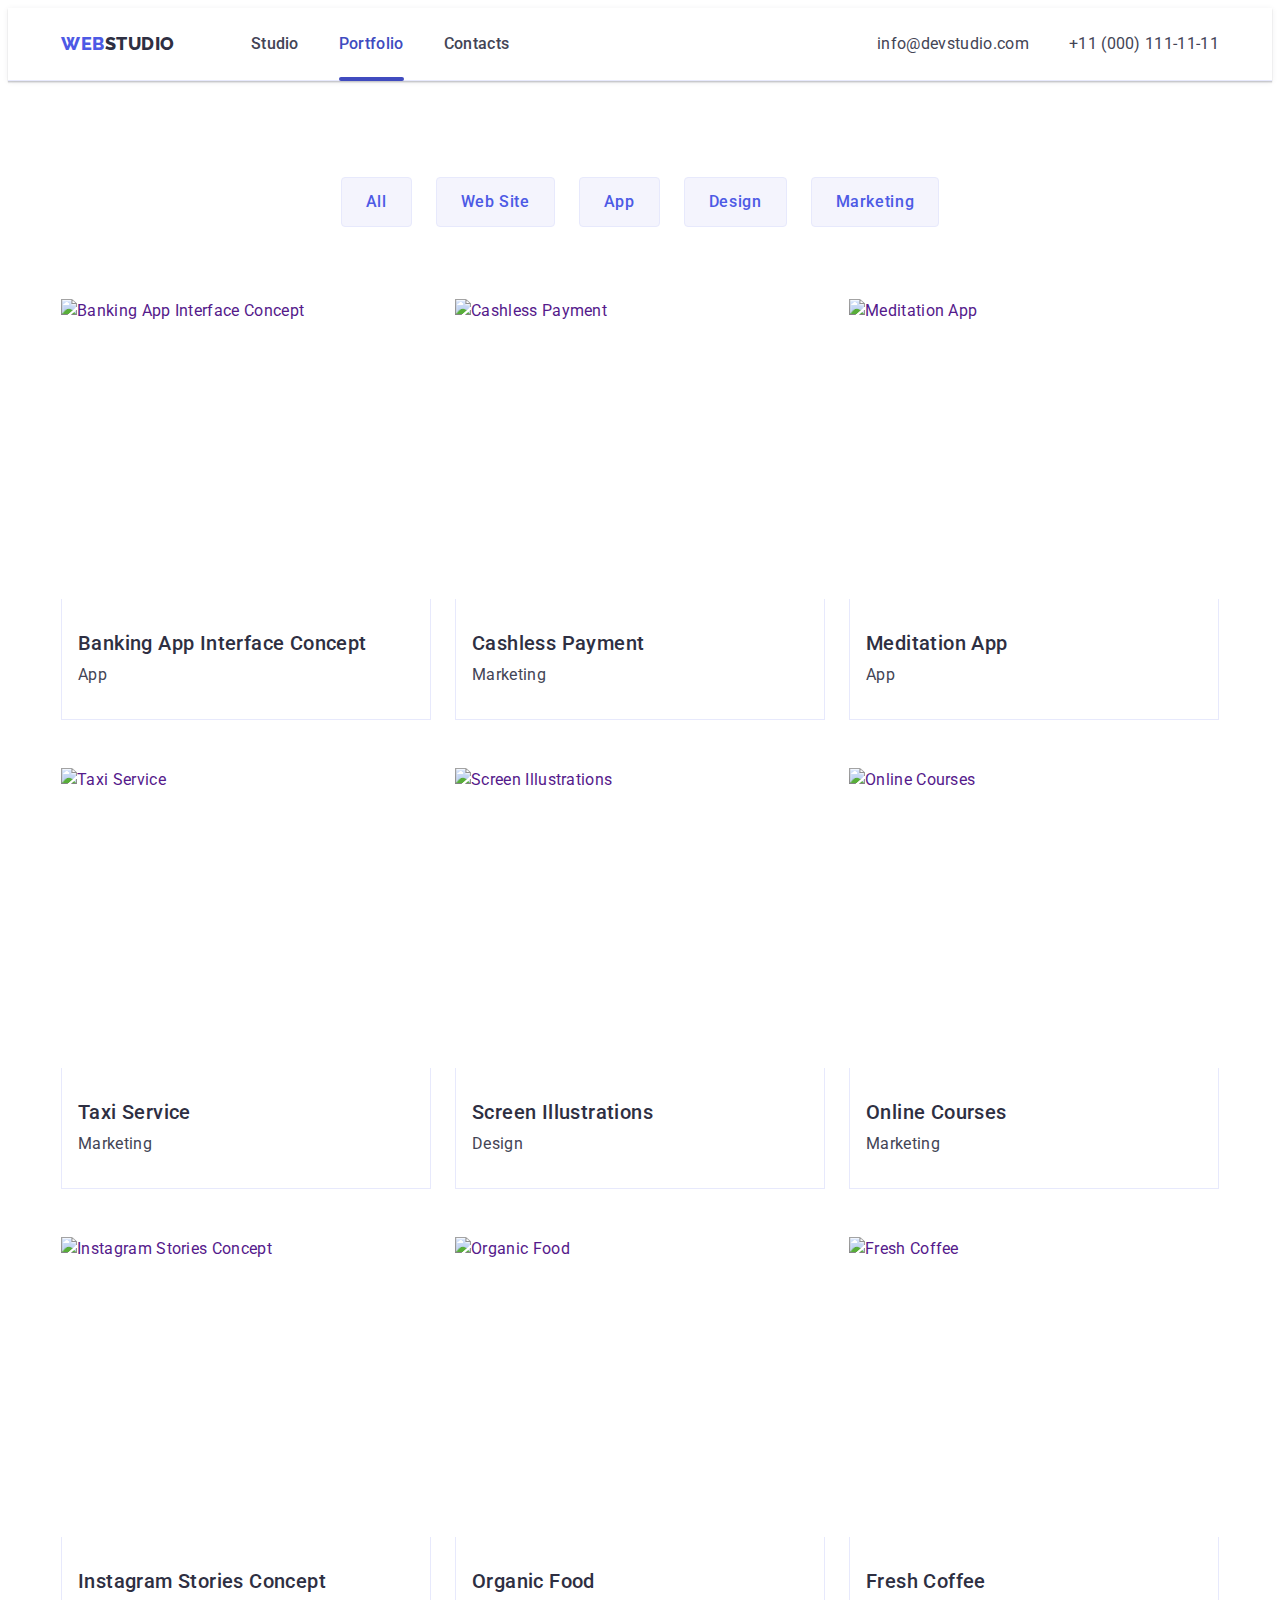
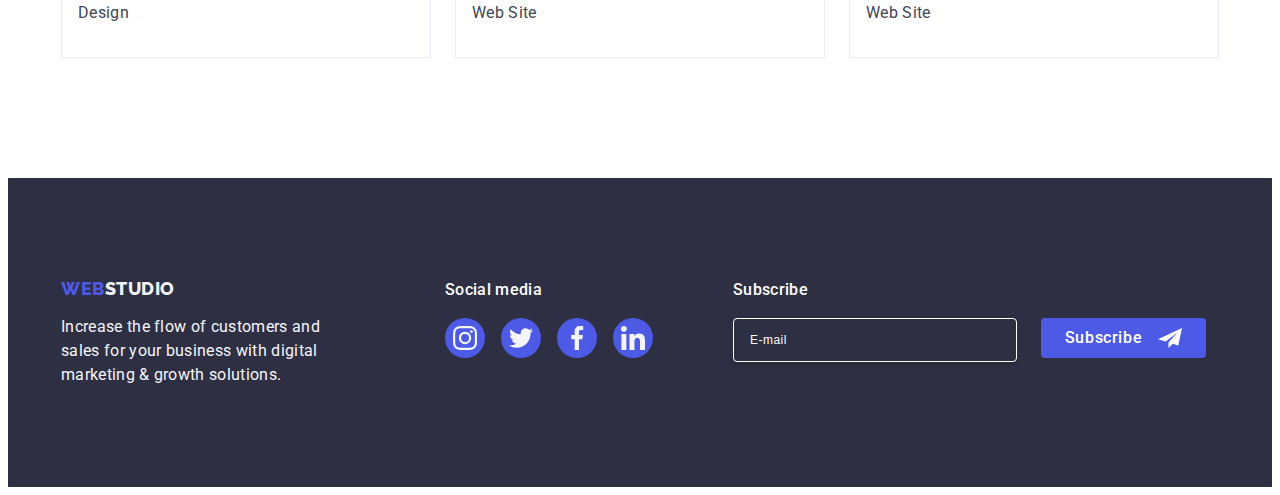
==== commit 9a47aa3f: "add modal styles" ====
--- a/portfolio.html
+++ b/portfolio.html
@@ -346,6 +346,7 @@
                 class="subscribe-input"
                 type="email"
                 placeholder="E-mail"
+                name="subscriber-email"
               />
             </label>
             <button type="submit" class="subscribe-btn">
--- a/css/styles.css
+++ b/css/styles.css
@@ -590,6 +590,7 @@
     0px 2px 1px rgba(0, 0, 0, 0.2);
   border-radius: 4px;
   transition: transform 250ms cubic-bezier(0.4, 0, 0.2, 1);
+  padding: 72px 24px 24px 24px;
 }
 
 .studio-body .modal-close {
@@ -623,6 +624,142 @@
 .studio-body .modal-close:hover .modal-close-icon,
 .studio-body .modal-close:focus .modal-close-icon {
   fill: #ffffff;
+}
+
+.modal-header {
+  font-weight: 500;
+  font-size: 16px;
+  line-height: 1.5;
+  text-align: center;
+  letter-spacing: 0.02em;
+  color: var(--navyblue);
+  margin-bottom: 16px;
+}
+
+.modal-field-group {
+  margin-bottom: 8px;
+}
+
+.modal-area-group {
+  margin-bottom: 16px;
+}
+
+.modal-checkbox-group {
+  margin-bottom: 24px;
+}
+
+.modal-label {
+  font-size: 12px;
+  line-height: 1.17;
+  letter-spacing: 0.04em;
+  color: var(--client);
+  display: block;
+  margin-bottom: 4px;
+}
+
+.modal-input-wrap {
+  position: relative;
+}
+
+.modal-input {
+  width: 100%;
+  height: 40px;
+  border: 1px solid rgba(46, 47, 66, 0.4);
+  border-radius: 4px;
+  background-color: transparent;
+  padding-left: 38px;
+  outline: transparent;
+  transition: border-color 250ms cubic-bezier(0.4, 0, 0.2, 1);
+}
+
+.modal-input:focus {
+  border-color: #4d5ae5;
+}
+
+.modal-input-icon {
+  position: absolute;
+  left: 16px;
+  top: 50%;
+  transform: translateY(-50%);
+  transition: fill 250ms cubic-bezier(0.4, 0, 0.2, 1);
+}
+
+.modal-input:focus + .modal-input-icon {
+  fill: #4d5ae5;
+}
+
+.modal-textarea {
+  width: 100%;
+  height: 120px;
+  font-size: 12px;
+  line-height: 1.17;
+  letter-spacing: 0.04;
+  color: rgba(46, 47, 66, 0.4);
+  border: 1px solid rgba(46, 47, 66, 0.4);
+  border-radius: 4px;
+  background-color: transparent;
+  padding: 8px 16px;
+  outline: transparent;
+  resize: none;
+  transition: border-color 250ms cubic-bezier(0.4, 0, 0.2, 1);
+}
+
+.modal-textarea::placeholder {
+  color: rgba(46, 47, 66, 0.4);
+}
+
+.modal-textarea:focus {
+  border-color: #4d5ae5;
+}
+
+.modal-privacy-label {
+  display: block;
+  font-size: 12px;
+  line-height: 1.17;
+  letter-spacing: 0.04em;
+  color: var(--client);
+}
+
+.modal-privacy-checkbox:checked ~ .modal-fake-checkbox {
+  background-color: var(--ocean);
+  border: none;
+  fill: var(--cloud);
+}
+
+.modal-fake-checkbox {
+  width: 16px;
+  height: 16px;
+  border: 1px solid rgba(46, 47, 66, 0.4);
+  border-radius: 2px;
+  transition: background-color 250ms cubic-bezier(0.4, 0, 0.2, 1),
+    border 250ms cubic-bezier(0.4, 0, 0.2, 1),
+    fill 250ms cubic-bezier(0.4, 0, 0.2, 1);
+  display: inline-flex;
+  align-items: center;
+  justify-content: center;
+  fill: transparent;
+}
+
+.modal-policy-link {
+  color: var(--iris);
+}
+
+.modal-submit-btn {
+  display: block;
+  margin: 0 auto;
+  min-width: 169px;
+  height: 56px;
+  font-family: "Roboto", sans-serif;
+  font-size: 16px;
+  font-weight: 500;
+  line-height: 1.5;
+  letter-spacing: 0.04em;
+  color: var(--white);
+  cursor: pointer;
+  background-color: #4d5ae5;
+  border: none;
+  border-radius: 4px;
+  transition: background-color 250ms cubic-bezier(0.4, 0, 0.2, 1);
 }
 
 /* /main studio */
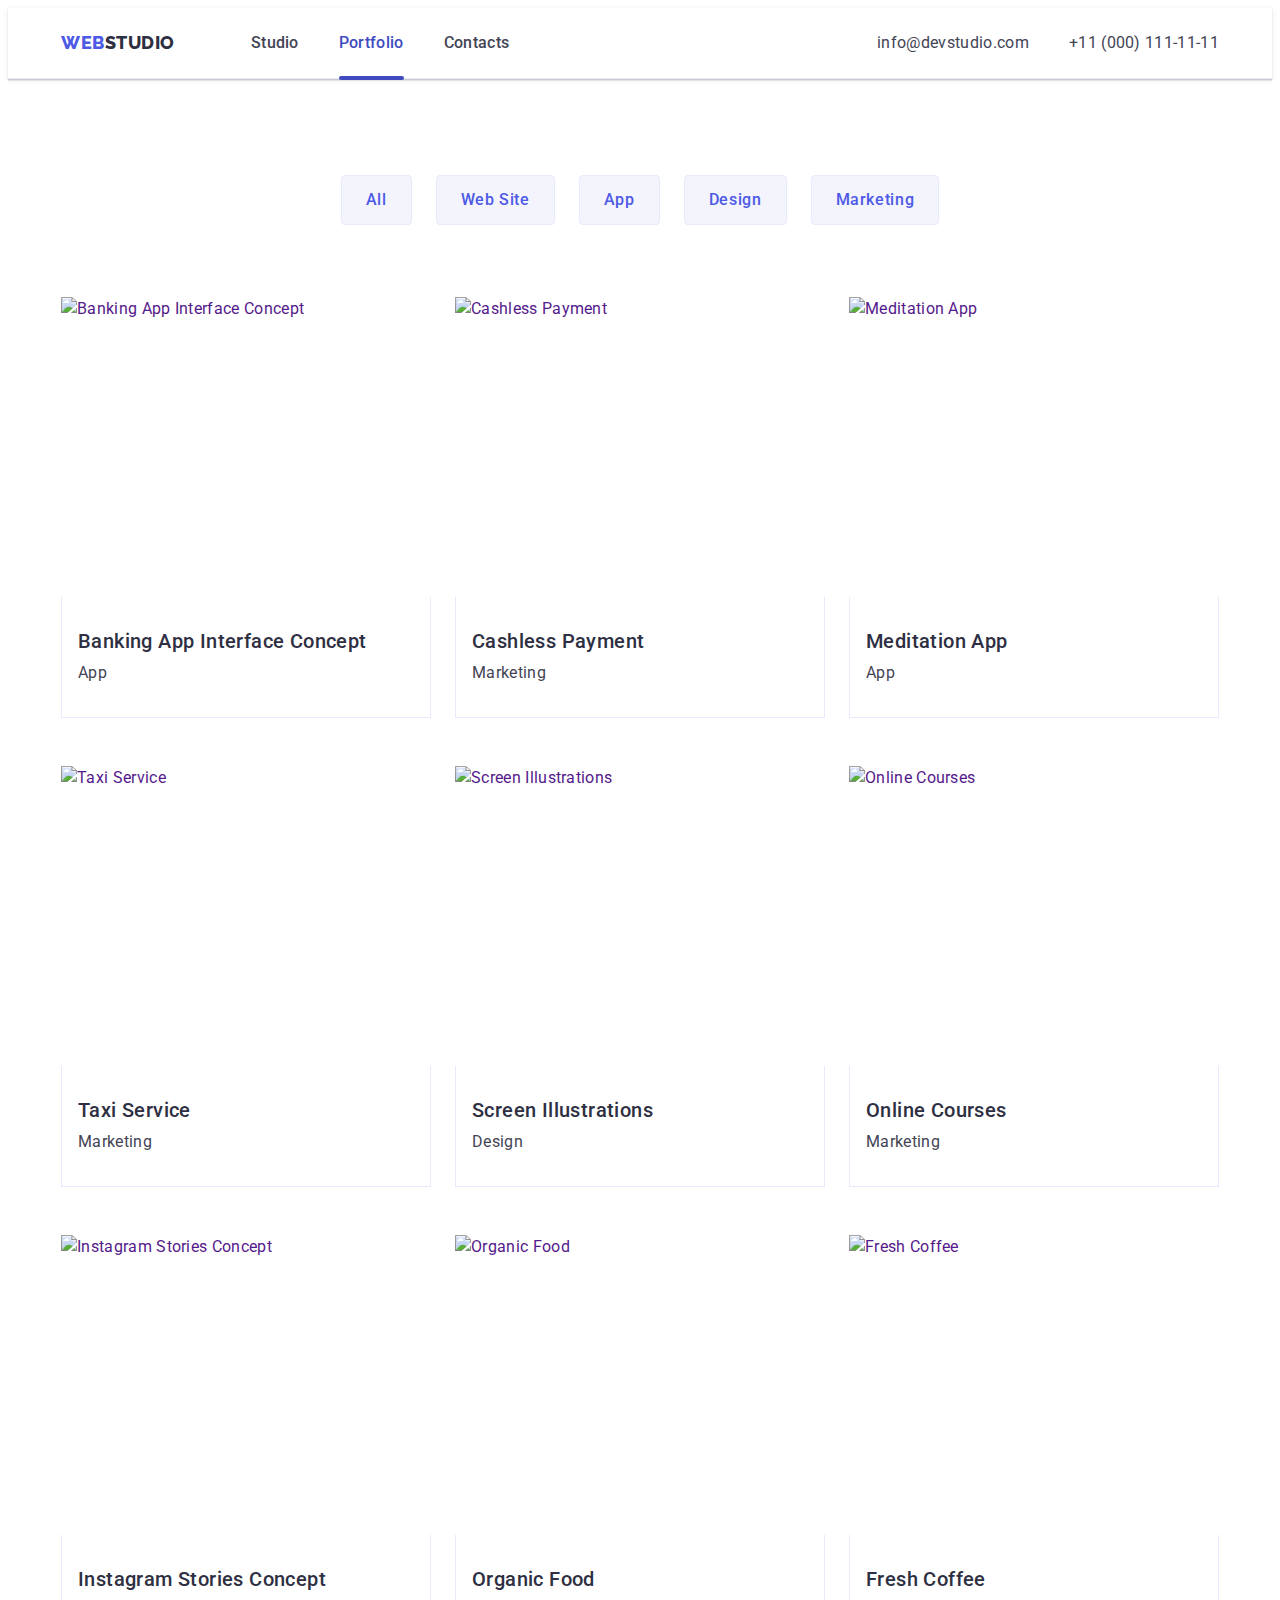
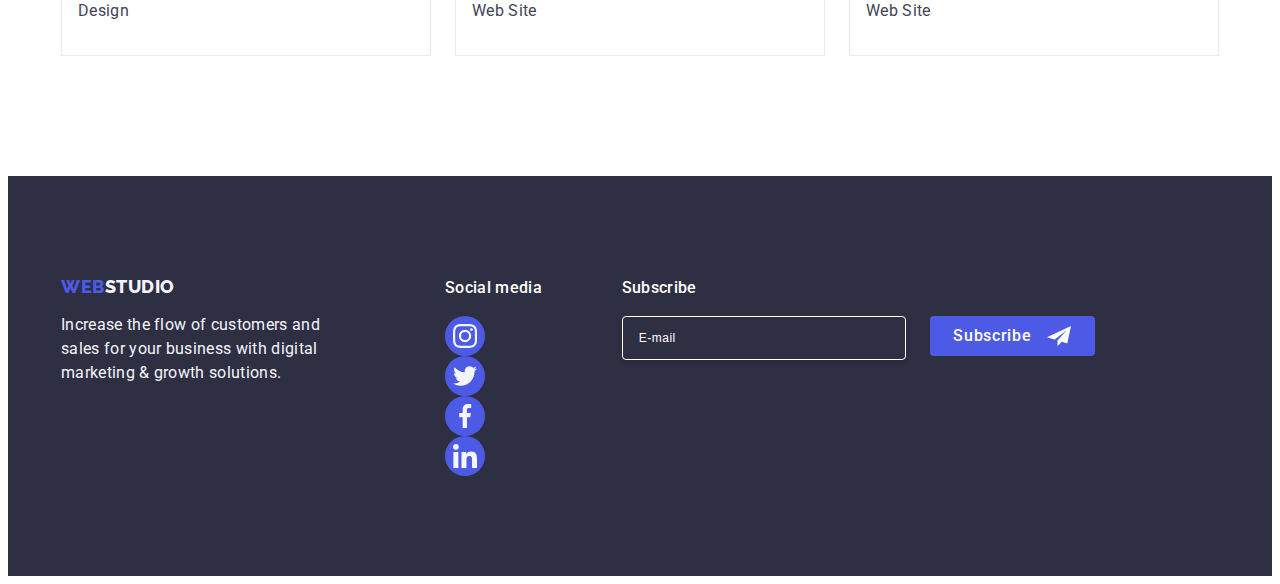
==== commit 12c94ca5: "interim" ====
--- a/portfolio.html
+++ b/portfolio.html
@@ -11,12 +11,7 @@
       rel="stylesheet"
     />
 
-    <link
-      rel="stylesheet"
-      type="text/css"
-      href="css/modern-normalize.min.css"
-    />
-    <link rel="stylesheet" type="text/css" href="css/styles.css" />
+    <link rel="stylesheet" type="text/css" href="css/portfolio.css" />
 
     <title>Document</title>
   </head>
@@ -339,7 +334,7 @@
         </div>
 
         <div class="subscribe">
-          <p class="subscribe-header" 0>Subscribe</p>
+          <p class="subscribe-header">Subscribe</p>
           <form class="subscribe-form">
             <label class="subscribe-label">
               <input
--- a/css/portfolio.css
+++ b/css/portfolio.css
@@ -0,0 +1,123 @@
+@import url(./modern-normalize.min.css);
+@import url(./base.css);
+@import url(./header.css);
+@import url(./footer.css);
+
+/* main portfolio */
+.portfolio {
+  margin: 0 auto;
+}
+
+.portfolio .portfolio-section {
+  padding-top: 96px;
+  padding-bottom: 120px;
+}
+
+.portfolio .filter-buttons {
+  margin: 0 0 0 0;
+  display: flex;
+  justify-content: center;
+  gap: 24px;
+  margin-bottom: 72px;
+}
+
+.portfolio .filter-btn {
+  padding: 12px 24px;
+  font-family: "Roboto", sans-serif;
+  font-size: 16px;
+  line-height: 1.5;
+  justify-content: center;
+  border: 1px solid var(--cornflower);
+  background-color: #f4f4fd;
+  color: var(--iris);
+  text-align: center;
+  font-weight: 500;
+  letter-spacing: 0.04em;
+  border-radius: 4px;
+  transition: color 250ms cubic-bezier(0.4, 0, 0.2, 1),
+    background-color 250ms cubic-bezier(0.4, 0, 0.2, 1),
+    border-color 250ms cubic-bezier(0.4, 0, 0.2, 1),
+    box-shadow 250ms cubic-bezier(0.4, 0, 0.2, 1);
+}
+
+.portfolio .filter-btn:hover,
+.portfolio .filter-btn:focus {
+  background-color: var(--ocean);
+  color: var(--white);
+  cursor: pointer;
+  border: 1px solid transparent;
+  box-shadow: 0px 3px 1px rgba(0, 0, 0, 0.1), 0px 2px 1px rgba(0, 0, 0, 0.08),
+    0px 2px 2px rgba(0, 0, 0, 0.12);
+}
+
+.portfolio .cards {
+  margin: 0 0 0 0;
+  display: flex;
+  flex-wrap: wrap;
+  column-gap: 24px;
+  row-gap: 48px;
+}
+
+.portfolio .cards-item {
+  width: calc((100% - 48px) / 3);
+}
+
+.portfolio .card-container {
+  padding: 32px 16px;
+  border: 1px solid #e7e9fc;
+  border-top: none;
+}
+
+.portfolio .card-link {
+  flex-shrink: 0;
+  display: block;
+  transition: box-shadow 250ms cubic-bezier(0.4, 0, 0.2, 1);
+}
+
+.portfolio .card-link:hover,
+.portfolio .card-link:focus {
+  box-shadow: 0px 1px 6px rgba(46, 47, 66, 0.08),
+    0px 1px 1px rgba(46, 47, 66, 0.16), 0px 2px 1px rgba(46, 47, 66, 0.08);
+}
+
+.portfolio .card-image-wrap {
+  position: relative;
+  overflow: hidden;
+}
+
+.portfolio .card-image-overlay {
+  position: absolute;
+  top: 0;
+  font-size: 16px;
+  line-height: 1.5;
+  letter-spacing: 0.02em;
+  color: var(--cloud);
+  padding: 40px 32px;
+  background-color: #4d5ae5;
+  height: 100%;
+  width: 100%;
+  transform: translateY(100%);
+  transition: transform 250ms cubic-bezier(0.4, 0, 0.2, 1);
+}
+
+.portfolio .card-link:hover .card-image-overlay,
+.portfolio .card-link:focus .card-image-overlay {
+  transform: translateY(0%);
+}
+
+.portfolio .card-name {
+  font-weight: 500;
+  font-size: 20px;
+  line-height: 1.2;
+  letter-spacing: 0.02em;
+  color: var(--navyblue);
+  margin-bottom: 8px;
+}
+
+.portfolio .card-details {
+  font-size: 16px;
+  line-height: 1.5;
+  letter-spacing: 0.02em;
+  color: var(--slate);
+}
+/* /main portfolio */
